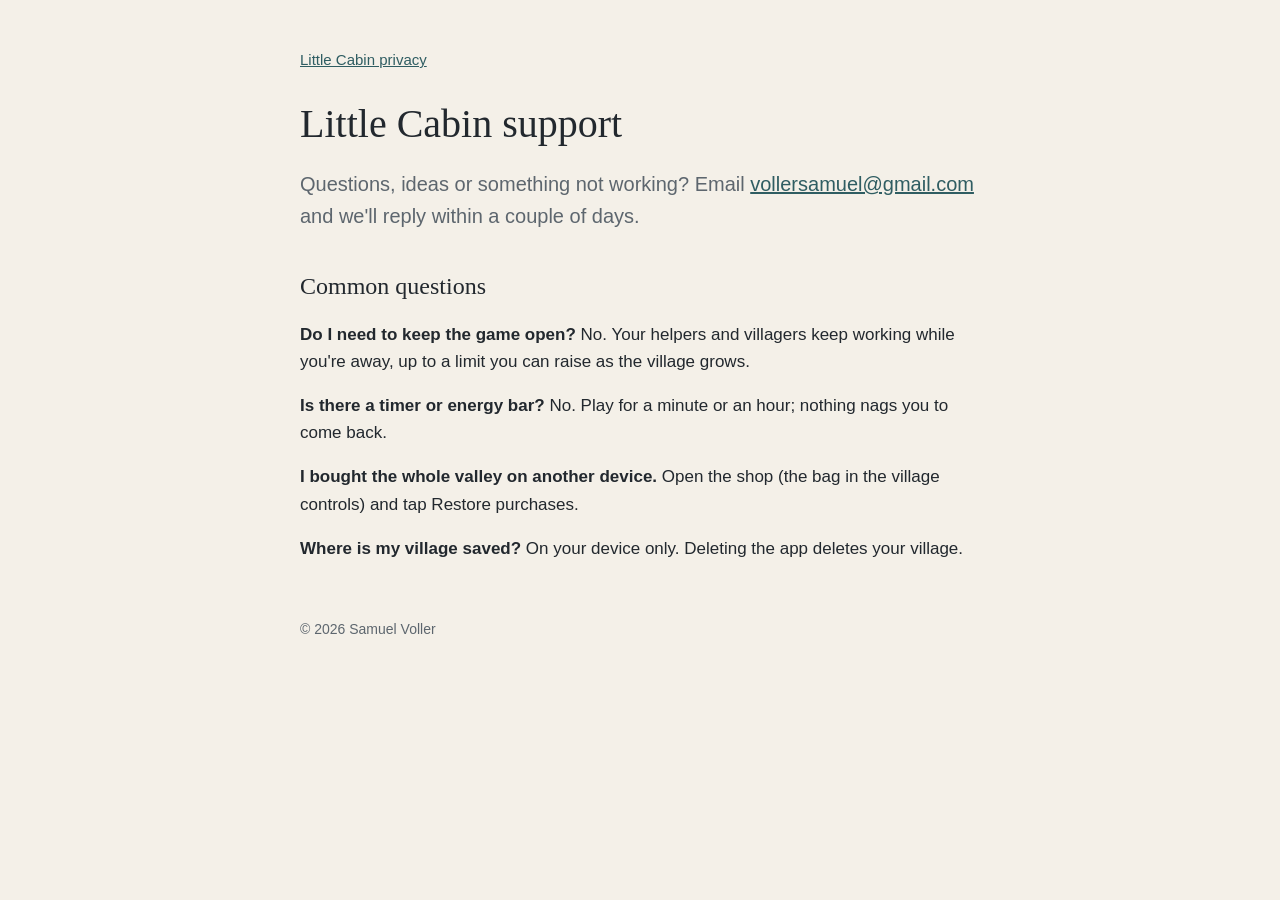
==== little-cabin/support.html @ a80f4d84 "Add support page for Little Cabin" ====
<!doctype html>
<html lang="en-GB"><head><meta charset="utf-8"><meta name="viewport" content="width=device-width, initial-scale=1">
<title>Little Cabin support</title><link rel="stylesheet" href="../style.css"></head>
<body><main>
<nav><a href="privacy.html">Little Cabin privacy</a></nav>
<h1>Little Cabin support</h1>
<p class="lead">Questions, ideas or something not working? Email <a href="mailto:vollersamuel@gmail.com">vollersamuel@gmail.com</a> and we'll reply within a couple of days.</p>
<h2>Common questions</h2>
<p><strong>Do I need to keep the game open?</strong> No. Your helpers and villagers keep working while you're away, up to a limit you can raise as the village grows.</p>
<p><strong>Is there a timer or energy bar?</strong> No. Play for a minute or an hour; nothing nags you to come back.</p>
<p><strong>I bought the whole valley on another device.</strong> Open the shop (the bag in the village controls) and tap Restore purchases.</p>
<p><strong>Where is my village saved?</strong> On your device only. Deleting the app deletes your village.</p>
<footer>© 2026 Samuel Voller</footer>
</main></body></html>
---- style.css ----
:root { --paper:#f4f0e8; --ink:#22282e; --soft:#5d666e; --accent:#2f5d62; --card:#fffdf8; --line:#e4ddd0; }
@media (prefers-color-scheme: dark) { :root { --paper:#14181d; --ink:#ece7de; --soft:#a8a196; --accent:#9cc6c2; --card:#1c2228; --line:#2c333a; } }
* { box-sizing: border-box; }
body { margin:0; background:var(--paper); color:var(--ink); font:17px/1.6 -apple-system, BlinkMacSystemFont, "Helvetica Neue", sans-serif; }
main { max-width: 720px; margin: 0 auto; padding: 48px 20px 80px; }
h1, h2 { font-family: "New York", Georgia, serif; font-weight: 500; line-height: 1.2; }
h1 { font-size: 40px; margin: 8px 0 12px; } h2 { font-size: 24px; margin-top: 40px; }
p.lead { font-size: 20px; color: var(--soft); }
a { color: var(--accent); }
nav { display:flex; gap:18px; font-size:15px; margin-bottom: 28px; }
footer { color: var(--soft); font-size: 14px; margin-top: 56px; }
ul { padding-left: 20px; }
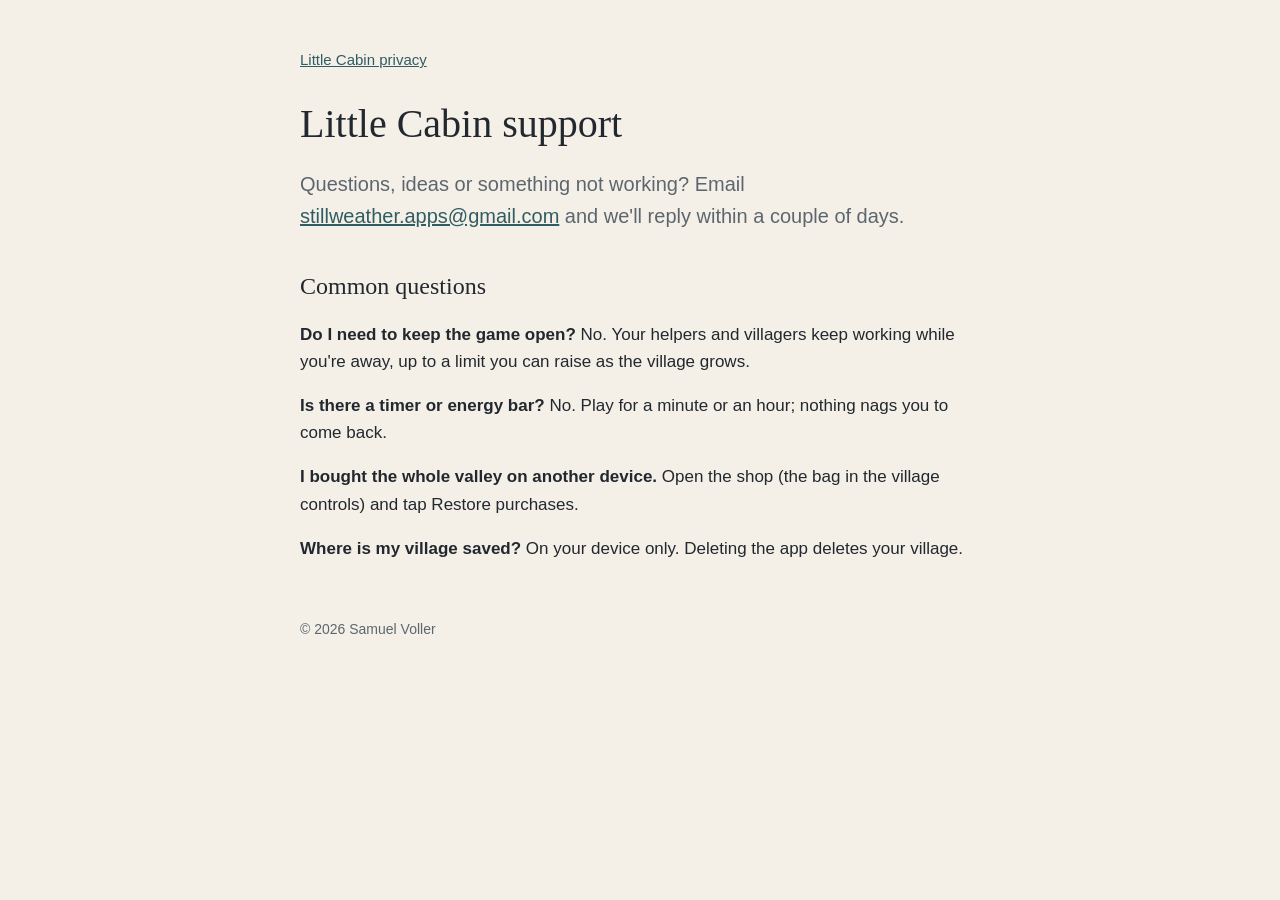
==== commit 4a0460bd: "Update support email address in support.html" ====
--- a/little-cabin/support.html
+++ b/little-cabin/support.html
@@ -4,7 +4,7 @@
 <body><main>
 <nav><a href="privacy.html">Little Cabin privacy</a></nav>
 <h1>Little Cabin support</h1>
-<p class="lead">Questions, ideas or something not working? Email <a href="mailto:vollersamuel@gmail.com">vollersamuel@gmail.com</a> and we'll reply within a couple of days.</p>
+<p class="lead">Questions, ideas or something not working? Email <a href="mailto:stillweather.apps@gmail.com">stillweather.apps@gmail.com</a> and we'll reply within a couple of days.</p>
 <h2>Common questions</h2>
 <p><strong>Do I need to keep the game open?</strong> No. Your helpers and villagers keep working while you're away, up to a limit you can raise as the village grows.</p>
 <p><strong>Is there a timer or energy bar?</strong> No. Play for a minute or an hour; nothing nags you to come back.</p>
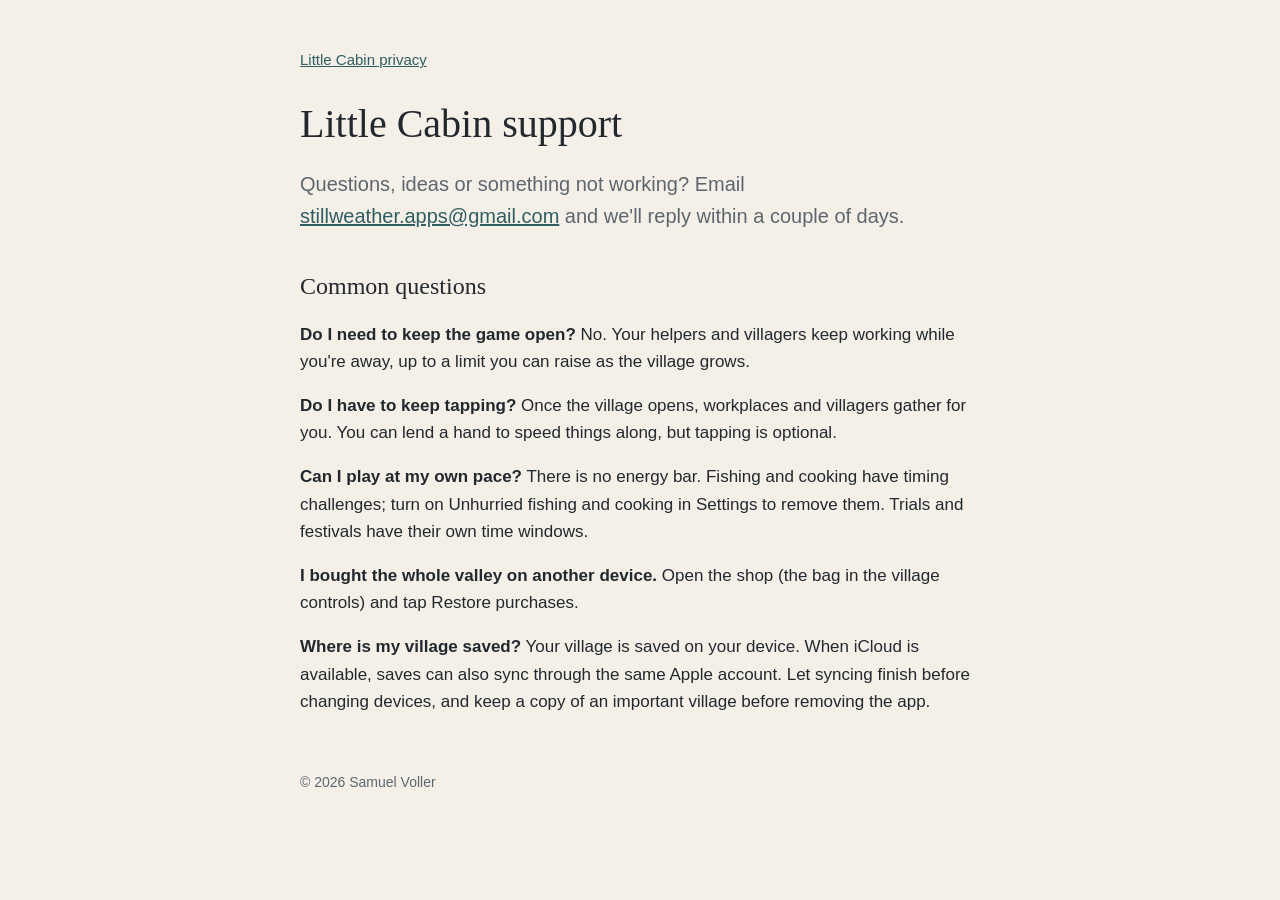
==== commit 74b3b88e: "Update Little Cabin support and privacy for release" ====
--- a/little-cabin/support.html
+++ b/little-cabin/support.html
@@ -7,8 +7,9 @@
 <p class="lead">Questions, ideas or something not working? Email <a href="mailto:stillweather.apps@gmail.com">stillweather.apps@gmail.com</a> and we'll reply within a couple of days.</p>
 <h2>Common questions</h2>
 <p><strong>Do I need to keep the game open?</strong> No. Your helpers and villagers keep working while you're away, up to a limit you can raise as the village grows.</p>
-<p><strong>Is there a timer or energy bar?</strong> No. Play for a minute or an hour; nothing nags you to come back.</p>
+<p><strong>Do I have to keep tapping?</strong> Once the village opens, workplaces and villagers gather for you. You can lend a hand to speed things along, but tapping is optional.</p>
+<p><strong>Can I play at my own pace?</strong> There is no energy bar. Fishing and cooking have timing challenges; turn on Unhurried fishing and cooking in Settings to remove them. Trials and festivals have their own time windows.</p>
 <p><strong>I bought the whole valley on another device.</strong> Open the shop (the bag in the village controls) and tap Restore purchases.</p>
-<p><strong>Where is my village saved?</strong> On your device only. Deleting the app deletes your village.</p>
+<p><strong>Where is my village saved?</strong> Your village is saved on your device. When iCloud is available, saves can also sync through the same Apple account. Let syncing finish before changing devices, and keep a copy of an important village before removing the app.</p>
 <footer>© 2026 Samuel Voller</footer>
 </main></body></html>
